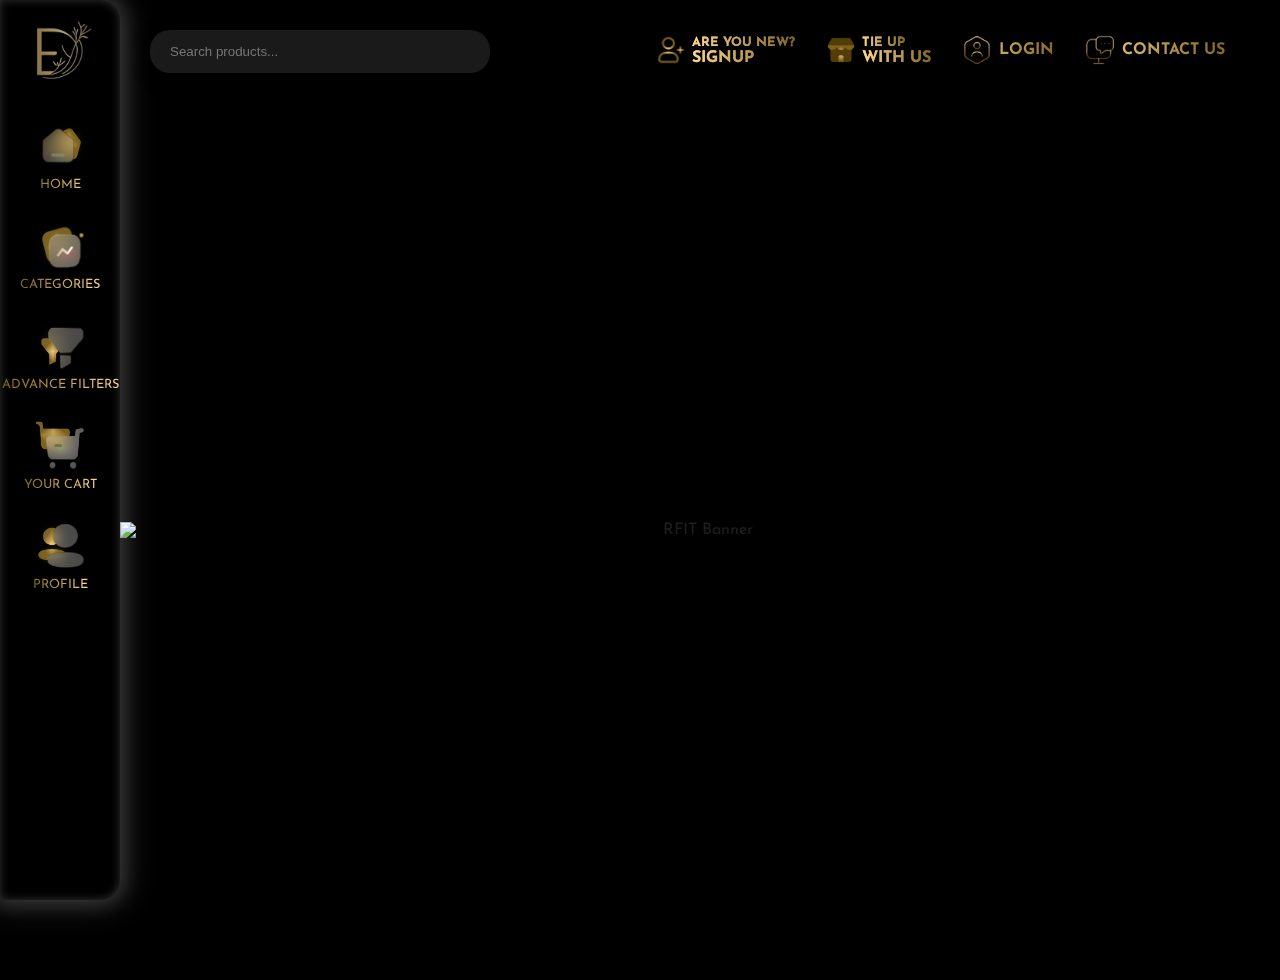
==== Index.html @ a9635ec0 "Rename Home.html to Index.html" ====
<!DOCTYPE html>
<html lang="en">
<head>
    <meta charset="UTF-8">
    <meta name="viewport" content="width=device-width, initial-scale=1.0">
    <link href="https://fonts.googleapis.com/css2?family=Josefin+Sans:wght@400&display=swap" rel="stylesheet">
    <link rel="stylesheet" href="Test.css">
    <title>E-Decor</title>
</head>
<body>
    <div class="sidebar">
        <div class="logo">
            <img src="icons/ED991_cropped.png" alt="E-Decor Logo" class="logo-img" width="60px" style="padding-left: 7px;">
        </div>
        <nav class="menu">
            <a href="#" class="menu-item">
                <img src="icons/Home.png" alt="Home" style="padding-left: 11px;" />
                <span>HOME</span>
            </a>
            <a href="#" class="menu-item">
                <img src="icons/Activity.png" alt="Categories" />
                <span>CATEGORIES</span>
            </a>
            <a href="#" class="menu-item">
                <img src="icons/Filter.png" alt="Filters" />
                <span>ADVANCE FILTERS</span>
            </a>
            <a href="#" class="menu-item">
                <img src="icons/Cart.png" alt="Cart" />
                <span>YOUR CART</span>
            </a>
            <a href="#" class="menu-item">
                <img src="icons/Profile.png" alt="Profile" />
                <span>PROFILE</span>
            </a>
        </nav>
    </div>
    
    <div class="main-content">
        <header class="top-bar">
            <div class="search-bar">
                <input type="text" placeholder="Search products..." />
            </div>
            <div class="top-links">
                <a href="#" class="new-signup">
                    <img src="icons/signup.png" alt="Signup Icon" class="top-icon">
                    <div class="text-group">
                        <span class="small-text">ARE YOU NEW?</span>
                        <span class="large-text">SIGNUP</span>
                    </div>
                </a>
                <a href="#" class="tie-up">
                    <img src="icons/Vendor.png" alt="Tie Up Icon" class="top-icon">
                    <div class="text-group">
                        <span class="small-text">TIE UP</span>
                        <span class="large-text">WITH US</span>
                    </div>
                </a>
                <a href="#">
                    <img src="icons/login.png" alt="Login Icon" class="top-icon">
                    <span class="large-text">LOGIN</span>
                </a>
                <a href="#">
                    <img src="icons/contact.png" alt="Contact Us Icon" class="top-icon">
                    <span class="large-text">CONTACT US</span>
                </a>
            </div>
        </header>
        
        <section class="welcome-section">
            <!-- Displaying RFIT.png banner in the center -->
            <img src="RFIT.png" alt="RFIT Banner" class="banner">
        </section>
    </div>
</body>
</html>
---- Test.css ----
/* Welcome Section */
.main-content {
    margin-left: 120px; /* Adjusted margin for new sidebar width */
    padding-top: 80px; /* Adjusted padding to give enough space for the top bar */
    text-align: center;
    min-height: 100vh; /* Ensure the main content takes up full viewport height */
    color: #1f1f1f;
    display: flex;
    justify-content: center;
    align-items: center;
    flex-direction: column;
    background-color: #000; /* Black background */
}

.banner {
    width: calc(100vw - 120px); /* Full width minus the sidebar width */
    height: auto; /* Maintain aspect ratio */
    display: block;
    margin: 0; /* Remove any default margin */
    padding-bottom: 1px; /* Add space at the bottom */
    max-width: none; /* Ensure it stretches to full width */
}

/* General Styling */
body {
    margin: 0;
    font-family: 'Josefin Sans', sans-serif;
    background-color: #000; /* Solid black background for body */
    color: #e1c699;
}

a {
    text-decoration: none;
    color: inherit;
}

/* Black Sidebar with Reflective White Shadow and Curves */
.sidebar {
    width: 120px; /* Sidebar width */
    background-color: #000; /* Solid black background */
    position: fixed;
    top: 0;
    left: 0;
    bottom: 0;
    display: flex;
    flex-direction: column;
    align-items: center;
    padding-top: 20px;
    border-top-right-radius: 20px; /* Rounded top right corner */
    border-bottom-right-radius: 20px; /* Rounded bottom right corner */
    /* Reflective white shadow around the sidebar */
    box-shadow: 0 0 20px 5px rgba(255, 255, 255, 0.15), /* Soft glow */
                0 0 30px 10px rgba(255, 255, 255, 0.1),  /* Outer reflective shadow */
                inset 0 0 10px rgba(255, 255, 255, 0.2); /* Inner glow */
}

.logo {
    font-size: 1.5em; /* Smaller text to fit narrower sidebar */
    color: #e1c699;
    margin-bottom: 20px;
}

.menu {
    display: flex;
    flex-direction: column;
    align-items: center;
}

.menu-item {
    margin: 15px 0; /* Reduced spacing for compact sidebar */
    text-align: center;
    background: -webkit-linear-gradient(right, #ffd88d, #806520);
    -webkit-background-clip: text;
    -webkit-text-fill-color: transparent;
}

.menu-item img {
    height: 48px;
    width: 48px; /* Reduced icon size */
    margin-bottom: 5px;
}

.menu-item span {
    display: block;
    font-size: 0.8em; /* Smaller font for compact display */
}

/* Invisible Top Bar */
.top-bar {
    position: fixed;
    top: 0;
    left: 120px; /* Adjusted for new sidebar width */
    right: 0;
    height: 80px; /* Height remains to hold the search bar */
    display: flex;
    justify-content: space-between;
    padding: 10px 30px; /* Adjusted padding */
    background: transparent; /* Make the top bar completely invisible */
    backdrop-filter: none; /* No blur on the top bar */
    border: none;
    color: #e1c699; /* Text color (if needed for other items) */
}

/* Blurry Glassy Search Bar */
.search-bar input {
    background: rgba(255, 255, 255, 0.1); /* Translucent white for glassy effect */
    border: none;
    padding: 14px 20px; /* Adjusted padding */
    border-radius: 20px; /* Pill shape */
    width: 300px; /* Decreased width for smaller search bar */
    color: white;
    backdrop-filter: blur(10px); /* Blur effect for glassy appearance */
    box-shadow: 0 4px 20px rgba(0, 0, 0, 0.3); /* Subtle shadow for depth */
    transition: box-shadow 0.4s ease, border 0.4s ease, transform 0.3s ease; /* Smooth transitions */
    margin-right: 30px; /* Adjust margin for better spacing with adjacent text */
    margin-top: 20px; /* Move the search bar slightly down */
    vertical-align: middle; /* Align with the middle of the line */
}

/* Focus State for Search Bar */
.search-bar input:focus {
    outline: none; /* Remove default outline */
    border: 2px solid transparent; /* Make border transparent initially */
    box-shadow: 0 0 10px 5px rgba(255, 216, 141, 1), /* Intense glow with new color */
                0 0 15px 5px rgba(255, 216, 141, 0.3); /* Softer outer glow */
    transform: scale(1.02); /* Slightly increase the size for a fun effect */
}

/* Top Links */
.top-links {
    display: flex;
    justify-content: flex-end; /* Align links towards the right */
    align-items: center;
    gap: 20px; /* Increase gap to control spacing between links */
    padding-right: 20px; /* Add padding to ensure links don't touch the edge */
    flex-wrap: nowrap; /* Ensure all links remain on a single line */
}

.top-links a {
    display: flex;
    align-items: center; /* Align icon and text vertically */
    color: #e1c699;
    text-transform: uppercase;
    font-weight: bold;
    padding: 8px 5px; /* Adjust padding to keep links compact */
    background: none; /* Remove background */
    box-shadow: none; /* Remove button-like shadow */
    font-size: 1em; /* Slightly increased font size */
    white-space: nowrap; /* Ensure text stays on a single line */
    background: -webkit-linear-gradient(left, #ffd88d, #806520);
    -webkit-background-clip: text;
    -webkit-text-fill-color: transparent;
}

/* Adjusted Styling for All Icons in Top Links */
.top-links a img {
    height: 32px; /* Set larger icon height */
    width: 32px; /* Set larger icon width */
    margin-right: 6px; /* Spacing between icon and text */
}

/* Styling for the 'Tie Up With Us' link and 'Are You New? Sign Up' */
.tie-up, .new-signup {
    display: flex;
    flex-direction: row; /* Align icon and text horizontally */
    align-items: center; /* Vertically align icon and text */
    text-align: left; /* Align text to the left */
}

.tie-up .top-icon,
.new-signup .top-icon {
    margin-right: 5px; /* Space between icon and text */
    height: 32px; /* Consistent icon size */
    width: 32px; /* Consistent icon size */
}

.tie-up .text-group,
.new-signup .text-group {
    display: inline-block;
}

.tie-up .small-text,
.new-signup .small-text {
    font-size: 0.8em; /* Same small size for both */
    background: -webkit-linear-gradient(left, #ffd88d, #806520);
    -webkit-background-clip: text;
    -webkit-text-fill-color: transparent;
}

.tie-up .large-text,
.new-signup .large-text {
    font-size: 1.0em; /* Larger size for "WITH US" and "SIGNUP" */
    display: block;
    background: -webkit-linear-gradient(left, #ffd88d, #806520);
    -webkit-background-clip: text;
    -webkit-text-fill-color: transparent;
}
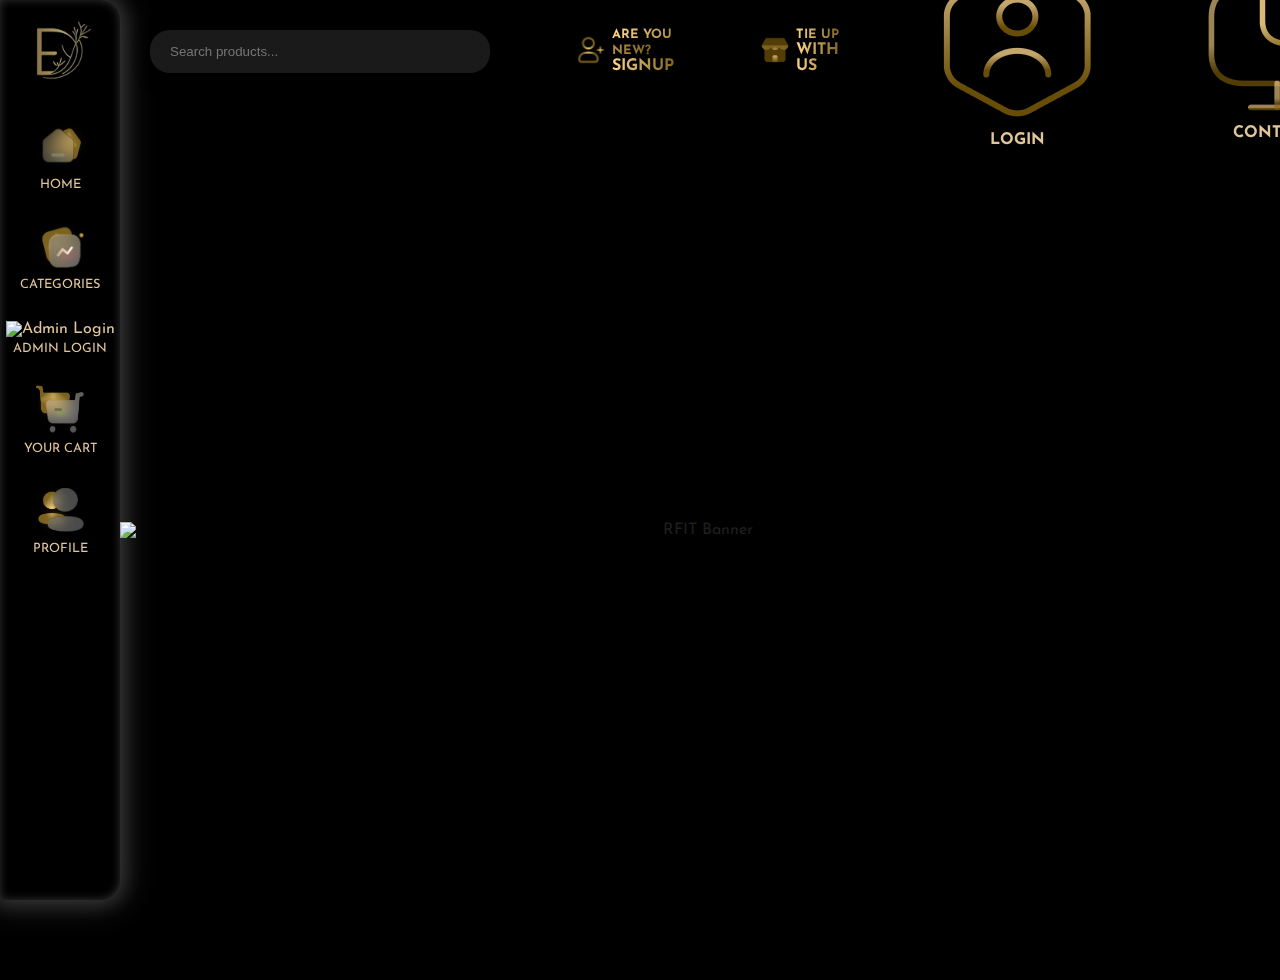
==== commit c7aba8f7: "Rename Home.html to Index.html" ====
--- a/Index.html
+++ b/Index.html
@@ -4,7 +4,7 @@
     <meta charset="UTF-8">
     <meta name="viewport" content="width=device-width, initial-scale=1.0">
     <link href="https://fonts.googleapis.com/css2?family=Josefin+Sans:wght@400&display=swap" rel="stylesheet">
-    <link rel="stylesheet" href="Test.css">
+    <link rel="stylesheet" href="Home.css">
     <title>E-Decor</title>
 </head>
 <body>
@@ -22,8 +22,8 @@
                 <span>CATEGORIES</span>
             </a>
             <a href="#" class="menu-item">
-                <img src="icons/Filter.png" alt="Filters" />
-                <span>ADVANCE FILTERS</span>
+                <img src="icons/info.png" alt="Admin Login" />
+                <span>ADMIN LOGIN</span>
             </a>
             <a href="#" class="menu-item">
                 <img src="icons/Cart.png" alt="Cart" />
@@ -68,7 +68,6 @@
         </header>
         
         <section class="welcome-section">
-            <!-- Displaying RFIT.png banner in the center -->
             <img src="RFIT.png" alt="RFIT Banner" class="banner">
         </section>
     </div>
--- a/Home.css
+++ b/Home.css
@@ -0,0 +1,177 @@
+/* Welcome Section */
+.main-content {
+    margin-left: 120px;
+    padding-top: 80px;
+    text-align: center;
+    min-height: 100vh;
+    color: #1f1f1f;
+    display: flex;
+    justify-content: center;
+    align-items: center;
+    flex-direction: column;
+    background-color: #000;
+}
+
+.banner {
+    width: calc(100vw - 120px);
+    height: auto;
+    display: block;
+    margin: 0;
+    padding-bottom: 1px;
+    max-width: none;
+}
+
+/* General Styling */
+body {
+    margin: 0;
+    font-family: 'Josefin Sans', sans-serif;
+    background-color: #000;
+    color: #e1c699;
+}
+
+a {
+    text-decoration: none;
+    color: inherit;
+}
+
+/* Black Sidebar with Reflective White Shadow and Curves */
+.sidebar {
+    width: 120px;
+    background-color: #000;
+    position: fixed;
+    top: 0;
+    left: 0;
+    bottom: 0;
+    display: flex;
+    flex-direction: column;
+    align-items: center;
+    padding-top: 20px;
+    border-top-right-radius: 20px;
+    border-bottom-right-radius: 20px;
+    box-shadow: 0 0 20px 5px rgba(255, 255, 255, 0.15), 
+                0 0 30px 10px rgba(255, 255, 255, 0.1), 
+                inset 0 0 10px rgba(255, 255, 255, 0.2);
+}
+
+.logo {
+    font-size: 1.5em;
+    color: #e1c699;
+    margin-bottom: 20px;
+}
+
+.menu {
+    display: flex;
+    flex-direction: column;
+    align-items: center;
+}
+
+.menu-item {
+    margin: 15px 0;
+    text-align: center;
+}
+
+.menu-item img {
+    height: 48px;
+    width: 48px;
+    margin-bottom: 5px;
+}
+
+.menu-item span {
+    display: block;
+    font-size: 0.8em;
+}
+
+/* Invisible Top Bar */
+.top-bar {
+    position: fixed;
+    top: 0;
+    left: 120px;
+    right: 0;
+    height: 80px;
+    display: flex;
+    justify-content: space-between;
+    padding: 10px 30px;
+    background: transparent;
+    backdrop-filter: none;
+    border: none;
+    color: #e1c699;
+}
+
+/* Blurry Glassy Search Bar */
+.search-bar input {
+    background: rgba(255, 255, 255, 0.1);
+    border: none;
+    padding: 14px 20px;
+    border-radius: 20px;
+    width: 300px;
+    color: white;
+    backdrop-filter: blur(10px);
+    box-shadow: 0 4px 20px rgba(0, 0, 0, 0.3);
+    transition: box-shadow 0.4s ease, border 0.4s ease, transform 0.3s ease;
+    margin-right: 30px;
+    margin-top: 20px;
+    vertical-align: middle;
+}
+
+.search-bar input:focus {
+    outline: none;
+    border: 2px solid transparent;
+    box-shadow: 0 0 10px 5px rgba(255, 216, 141, 1),
+                0 0 15px 5px rgba(255, 216, 141, 0.3);
+    transform: scale(1.02);
+}
+
+/* Top Links */
+.top-links {
+    display: flex;
+    justify-content: flex-end;
+    align-items: center;
+}
+
+.top-links a {
+    margin-left: 25px;
+    color: #e1c699;
+    text-transform: uppercase;
+    font-weight: bold;
+    padding: 14px 30px;
+    background: none;
+    box-shadow: none;
+    vertical-align: middle;
+}
+
+.tie-up, .new-signup {
+    display: flex;
+    flex-direction: row;
+    align-items: center;
+    justify-content: flex-start;
+    text-align: left;
+}
+
+.tie-up .top-icon,
+.new-signup .top-icon {
+    margin-right: 5px;
+    height: 32px;
+    width: 32px;
+}
+
+.tie-up .text-group,
+.new-signup .text-group {
+    display: inline-block;
+}
+
+.tie-up .small-text,
+.new-signup .small-text {
+    font-size: 0.8em;
+    background: -webkit-linear-gradient(left, #ffd88d, #806520);
+    -webkit-background-clip: text;
+    -webkit-text-fill-color: transparent;
+}
+
+.tie-up .large-text,
+.new-signup .large-text {
+    font-size: 1.0em;
+    display: block;
+    background: -webkit-linear-gradient(left, #ffd88d, #806520);
+    -webkit-background-clip: text;
+    -webkit-text-fill-color: transparent;
+}
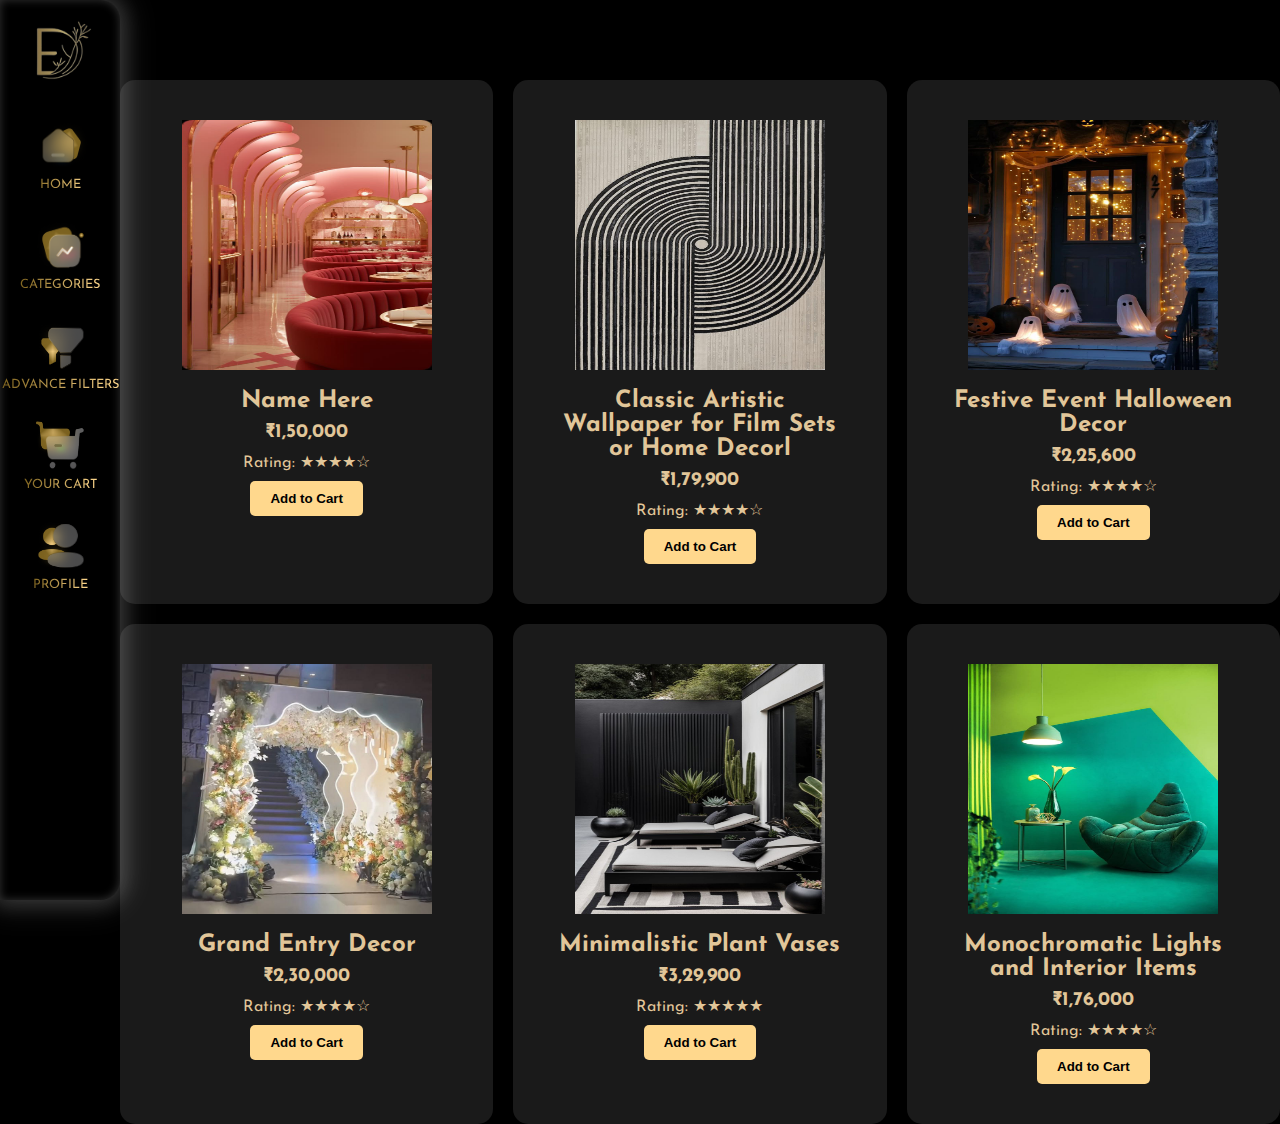
==== commit a80c19e8: "Update and rename browse.html to Index.html" ====
--- a/Index.html
+++ b/Index.html
@@ -4,7 +4,7 @@
     <meta charset="UTF-8">
     <meta name="viewport" content="width=device-width, initial-scale=1.0">
     <link href="https://fonts.googleapis.com/css2?family=Josefin+Sans:wght@400&display=swap" rel="stylesheet">
-    <link rel="stylesheet" href="Home.css">
+    <link rel="stylesheet" href="sweb.css">
     <title>E-Decor</title>
 </head>
 <body>
@@ -22,8 +22,8 @@
                 <span>CATEGORIES</span>
             </a>
             <a href="#" class="menu-item">
-                <img src="icons/info.png" alt="Admin Login" />
-                <span>ADMIN LOGIN</span>
+                <img src="icons/Filter.png" alt="Filters" />
+                <span>ADVANCE FILTERS</span>
             </a>
             <a href="#" class="menu-item">
                 <img src="icons/Cart.png" alt="Cart" />
@@ -35,40 +35,50 @@
             </a>
         </nav>
     </div>
-    
     <div class="main-content">
-        <header class="top-bar">
-            <div class="search-bar">
-                <input type="text" placeholder="Search products..." />
+        <section class="products-section">
+            <div class="product-card">
+                <img src="picons/p1.png" alt="Product 1">
+                <div class="product-name">Name Here</div>
+                <div class="price">₹1,50,000</div>
+                <div class="rating">Rating: ★★★★☆</div>
+                <button class="add-to-cart">Add to Cart</button>
             </div>
-            <div class="top-links">
-                <a href="#" class="new-signup">
-                    <img src="icons/signup.png" alt="Signup Icon" class="top-icon">
-                    <div class="text-group">
-                        <span class="small-text">ARE YOU NEW?</span>
-                        <span class="large-text">SIGNUP</span>
-                    </div>
-                </a>
-                <a href="#" class="tie-up">
-                    <img src="icons/Vendor.png" alt="Tie Up Icon" class="top-icon">
-                    <div class="text-group">
-                        <span class="small-text">TIE UP</span>
-                        <span class="large-text">WITH US</span>
-                    </div>
-                </a>
-                <a href="#">
-                    <img src="icons/login.png" alt="Login Icon" class="top-icon">
-                    <span class="large-text">LOGIN</span>
-                </a>
-                <a href="#">
-                    <img src="icons/contact.png" alt="Contact Us Icon" class="top-icon">
-                    <span class="large-text">CONTACT US</span>
-                </a>
+            <div class="product-card">
+                <img src="picons/p2.jpg" alt="Product 2">
+                <div class="product-name">Classic Artistic Wallpaper for Film Sets or Home Decorl</div>
+                <div class="price">₹1,79,900</div>
+                <div class="rating">Rating: ★★★★☆</div>
+                <button class="add-to-cart">Add to Cart</button>
             </div>
-        </header>
-        
-        <section class="welcome-section">
-            <img src="RFIT.png" alt="RFIT Banner" class="banner">
+            <div class="product-card">
+                <img src="picons/p3.jpg" alt="Product 3">
+                <div class="product-name">Festive Event Halloween Decor</div>
+                <div class="price">₹2,25,600</div>
+                <div class="rating">Rating: ★★★★☆</div>
+                <button class="add-to-cart">Add to Cart</button>
+            </div>
+            <div class="product-card">
+                <img src="picons/p4.jpg" alt="Product 4">
+                <div class="product-name">Grand Entry Decor</div>
+                <div class="price">₹2,30,000</div>
+                <div class="rating">Rating: ★★★★☆</div>
+                <button class="add-to-cart">Add to Cart</button>
+            </div>
+            <div class="product-card">
+                <img src="picons/p5.jpg" alt="Product 5">
+                <div class="product-name">Minimalistic Plant Vases</div>
+                <div class="price">₹3,29,900</div>
+                <div class="rating">Rating: ★★★★★</div>
+                <button class="add-to-cart">Add to Cart</button>
+            </div>
+            <div class="product-card">
+                <img src="picons/p6.JPG" alt="Product 6">
+                <div class="product-name">Monochromatic Lights and Interior Items</div>
+                <div class="price">₹1,76,000</div>
+                <div class="rating">Rating: ★★★★☆</div>
+                <button class="add-to-cart">Add to Cart</button>
+            </div>
         </section>
     </div>
 </body>
--- a/sweb.css
+++ b/sweb.css
@@ -0,0 +1,151 @@
+/* Welcome Section */
+.main-content {
+    margin-left: 0; /* Adjusted margin for new sidebar width */
+    padding-top: 80px; /* Adjusted padding to give enough space for the top bar */
+    text-align: center;
+    min-height: 100vh; /* Ensure the main content takes up full viewport height */
+    color: #1f1f1f;
+    display: flex;
+    justify-content: start;
+    align-items: center;
+    flex-direction: column;
+    background-color: #000; /* Black background */
+}
+
+.banner {
+    width: calc(100vw - 120px); /* Full width minus the sidebar width */
+    height: auto; /* Maintain aspect ratio */
+    display: block;
+    margin: 0; /* Remove any default margin */
+    padding-bottom: 1px; /* Add space at the bottom */
+    max-width: none; /* Ensure it stretches to full width */
+}
+
+/* General Styling */
+body {
+    margin: 0;
+    font-family: 'Josefin Sans', sans-serif;
+    background-color: #000; /* Solid black background for body */
+    color: #e1c699;
+}
+
+a {
+    text-decoration: none;
+    color: inherit;
+}
+
+/* Black Sidebar with Reflective White Shadow and Curves */
+.sidebar {
+    width: 120px; /* Sidebar width */
+    background-color: #000; /* Solid black background */
+    position: fixed;
+    top: 0;
+    left: 0;
+    bottom: 0;
+    display: flex;
+    flex-direction: column;
+    align-items: center;
+    padding-top: 20px;
+    border-top-right-radius: 20px; /* Rounded top right corner */
+    border-bottom-right-radius: 20px; /* Rounded bottom right corner */
+    /* Reflective white shadow around the sidebar */
+    box-shadow: 0 0 20px 5px rgba(255, 255, 255, 0.15), /* Soft glow */
+                0 0 30px 10px rgba(255, 255, 255, 0.1),  /* Outer reflective shadow */
+                inset 0 0 10px rgba(255, 255, 255, 0.2); /* Inner glow */
+}
+
+.logo {
+    font-size: 1.5em; /* Smaller text to fit narrower sidebar */
+    color: #e1c699;
+    margin-bottom: 20px;
+}
+
+.menu {
+    display: flex;
+    flex-direction: column;
+    align-items: center;
+}
+
+.menu-item {
+    margin: 15px 0; /* Reduced spacing for compact sidebar */
+    text-align: center;
+    background: -webkit-linear-gradient(right, #ffd88d, #806520);
+    -webkit-background-clip: text;
+    -webkit-text-fill-color: transparent;
+}
+
+.menu-item img {
+    height: 48px;
+    width: 48px; /* Reduced icon size */
+    margin-bottom: 5px;
+}
+
+.menu-item span {
+    display: block;
+    font-size: 0.8em; /* Smaller font for compact display */
+}
+
+/* Products Section Styling */
+.products-section {
+    margin-left: 120px;
+    margin-top: 0;
+    display: grid;
+    grid-template-columns: repeat(3, minmax(300px, 1fr)); /* Set up 2 columns layout */
+    gap: 20px;
+    padding: 0;
+}
+
+.product-card {
+    background: rgba(255, 255, 255, 0.1);
+    border-radius: 15px;
+    
+    padding: 40px;
+    text-align: center;
+    transition: transform 0.3s ease, box-shadow 0.3s ease;
+    color: #e1c699;
+    box-shadow: 0 4px 10px rgba(0, 0, 0, 0.25);
+}
+
+.product-card:hover {
+    transform: translateY(-5px);
+    box-shadow: 0 10px 20px rgba(0, 0, 0, 0.5);
+}
+
+.product-card img {
+    height: 250px;
+    width: 250px;
+    margin-bottom: 15px;
+}
+
+.product-card .product-name {
+    font-weight: bold;
+    font-size: 1.5em;
+    margin-bottom: 10px;
+    color: #e1c699;
+}
+
+.price {
+    font-size: 1.2em;
+    font-weight: bold;
+    margin-bottom: 10px;
+}
+
+.product-card .rating {
+    font-size: 1em;
+    margin-bottom: 10px;
+}
+
+.product-card .add-to-cart {
+    background-color: #ffd88d;
+    border: none;
+    padding: 10px 20px;
+    border-radius: 5px;
+    cursor: pointer;
+    transition: background-color 0.3s ease;
+    color: #000;
+    font-weight: bold;
+}
+
+.product-card .add-to-cart:hover {
+    background-color: #e1c699;
+}
